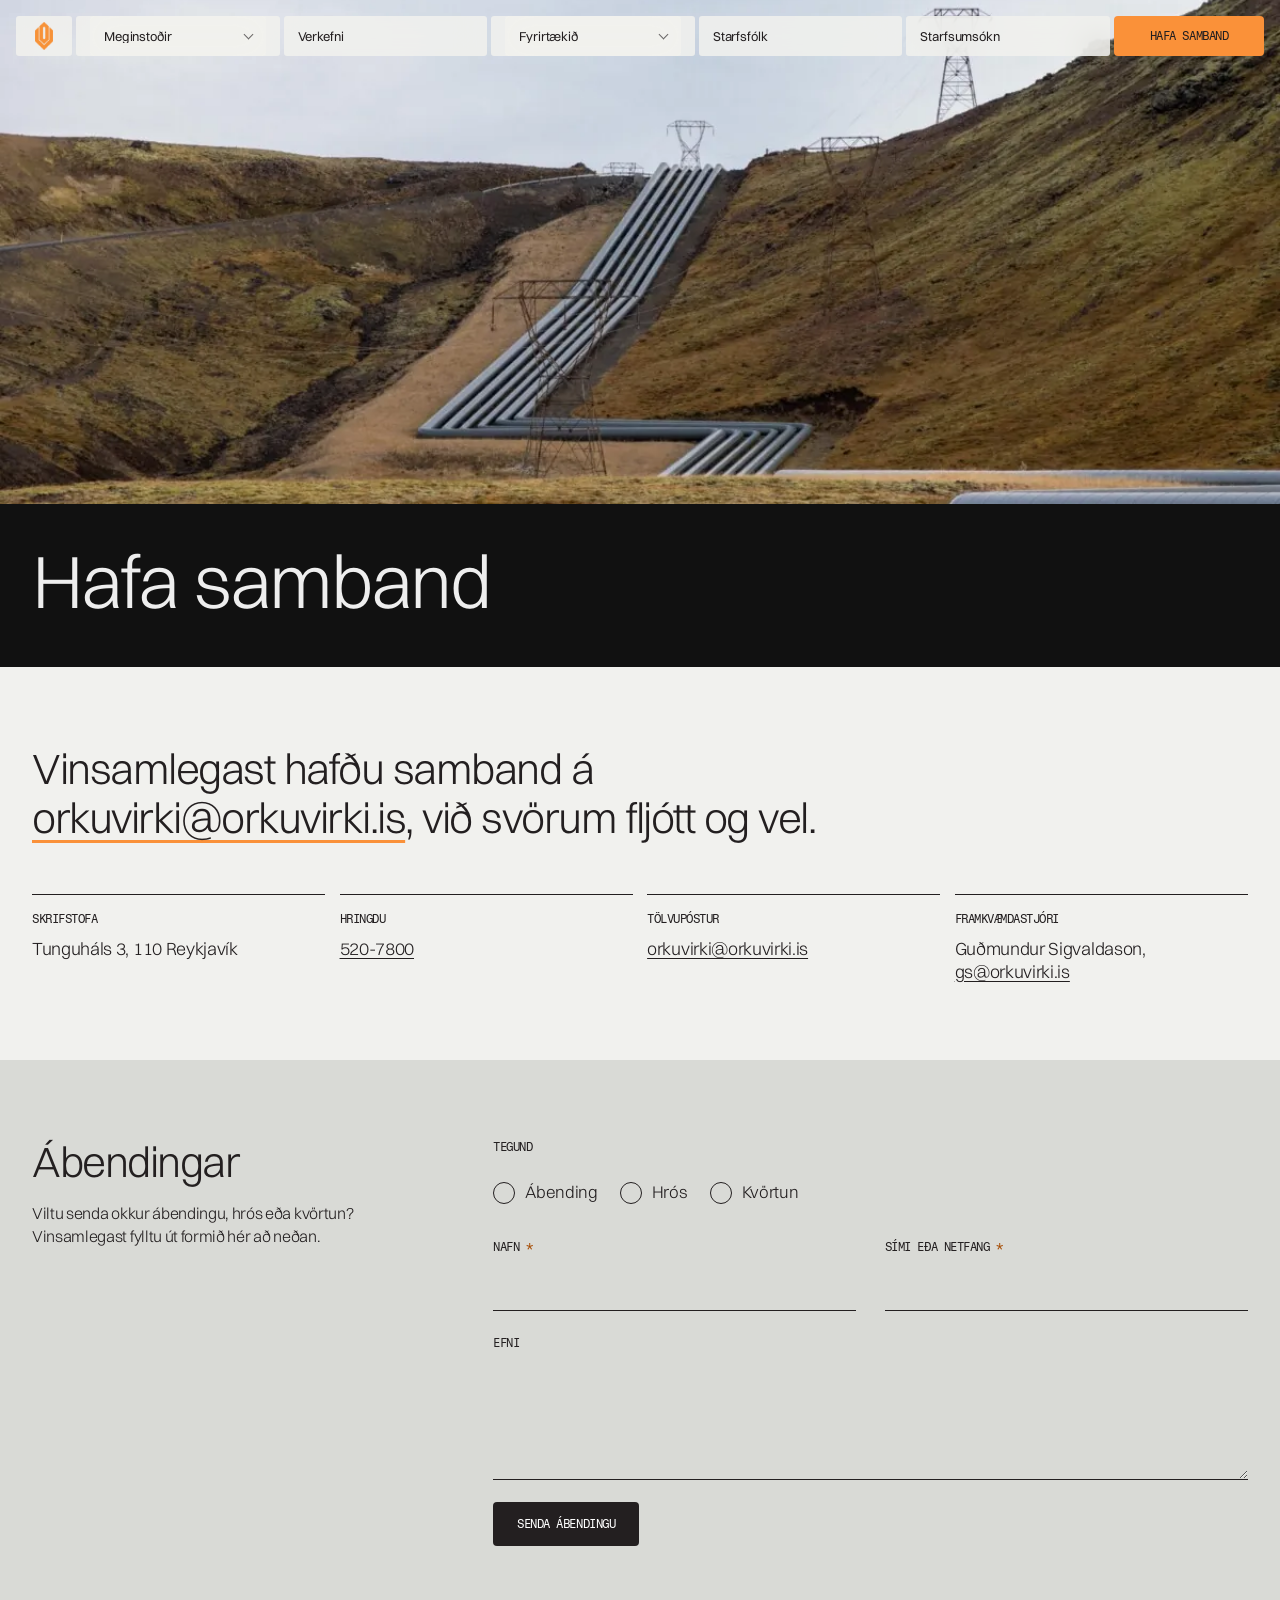
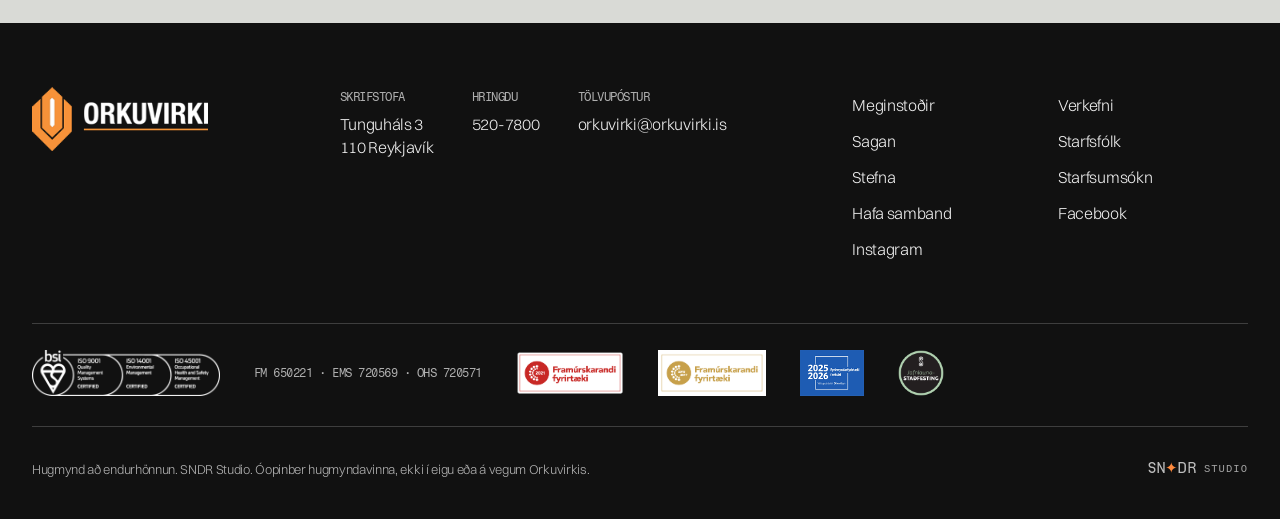
==== hafa-samband/index.html @ f38d000d "Deploy cabbf02 (noindex preview)" ====
<!doctype html>
<html lang="is">
<head>
<meta charset="utf-8">
<meta name="viewport" content="width=device-width, initial-scale=1">
<meta name="robots" content="noindex, nofollow">
<title>Hafa samband | Orkuvirki</title>
<meta name="description" content="Orkuvirki er tækni- og verktakafyrirtæki með vörur og þjónustu fyrir veitur, orkuframleiðendur og iðnað.">
<meta name="theme-color" content="#231f20">
<link rel="icon" type="image/png" sizes="32x32" href="../assets/img/brand/favicon-32.png">
<link rel="apple-touch-icon" sizes="180x180" href="../assets/img/brand/favicon-180.png">
<script>(function () {
  var root = document.documentElement;
  function set(v) { if (root.getAttribute('data-input') !== v) root.setAttribute('data-input', v); }
  addEventListener('pointerdown', function () { set('pointer'); }, true);
  addEventListener('keydown', function (e) {
    if (e.key === 'Shift' || e.key === 'Control' || e.key === 'Alt' || e.key === 'Meta') return;
    set('key');
  }, true);
})();</script>
<script>(function(d){d.classList.add('js');if(!matchMedia('(prefers-reduced-motion: reduce)').matches){d.classList.add('js-motion','pre');setTimeout(function(){d.classList.remove('pre');if(!window.__ovReady)d.classList.remove('js-motion')},4000)}})(document.documentElement)</script>
<link rel="preload" href="../assets/fonts/Switzer-Light.woff2" as="font" type="font/woff2" crossorigin>
<link rel="stylesheet" href="../assets/css/site.css?mwedfxf2">
<link rel="stylesheet" href="../assets/css/sndr.css?mwedfxf2">
</head>
<body class="">
<a class="skip" href="#efni">Beint í efni</a>
<div class="awning" aria-hidden="true"></div>
<header class="bar">
  <a class="bar_tile" href="../" aria-label="Orkuvirki, forsíða"><img class="bar_mark" src="../assets/img/brand/mark.png" width="88" height="142" alt=""><img class="bar_logo" src="../assets/img/brand/logo-light.png" width="220" height="80" alt=""></a>
  <nav class="bar_nav" aria-label="Aðalvalmynd">
      <div class="seg has-menu"><button class="seg_btn" type="button" aria-expanded="false" aria-controls="menu-0"><span>Meginstoðir</span><i aria-hidden="true"></i></button>
        <div class="seg_panel" id="menu-0" tabindex="-1" inert><a href="../meginstodir/">Allar meginstoðir</a><a href="../meginstodir/#lagspennuskapar">Lágspennuskápar</a><a href="../meginstodir/#millispennuskapar">Millispennu-aflrofaskápar</a><a href="../meginstodir/#stjornbunadur">Stjórn- og varnarbúnaður og samskiptagáttir</a><a href="../meginstodir/#verktakar">Verktakar</a><a href="../meginstodir/#thjonusta">Þjónusta</a></div></div>
      <a class="seg" href="../verkefni/"><span>Verkefni</span></a>
      <div class="seg has-menu"><button class="seg_btn" type="button" aria-expanded="false" aria-controls="menu-2"><span>Fyrirtækið</span><i aria-hidden="true"></i></button>
        <div class="seg_panel" id="menu-2" tabindex="-1" inert><a href="../sagan/">Sagan</a><a href="../stefna/">Stefna</a></div></div>
      <a class="seg" href="../starfsfolk/"><span>Starfsfólk</span></a>
      <a class="seg" href="../starfsumsokn/"><span>Starfsumsókn</span></a>
  </nav>
  <a class="bar_cta btn btn--orange" href="../hafa-samband/"><span>Hafa samband</span></a>
  <button class="burger" type="button" aria-expanded="false" aria-controls="sheet" aria-label="Opna valmynd"><span></span><span></span></button>
</header>
<div class="sheet" id="sheet" tabindex="-1" inert>
  <nav class="sheet_nav" aria-label="Valmynd"><div class="sheet_group"><p class="mono">Meginstoðir</p><a href="../meginstodir/">Allar meginstoðir</a><a href="../meginstodir/#lagspennuskapar">Lágspennuskápar</a><a href="../meginstodir/#millispennuskapar">Millispennu-aflrofaskápar</a><a href="../meginstodir/#stjornbunadur">Stjórn- og varnarbúnaður og samskiptagáttir</a><a href="../meginstodir/#verktakar">Verktakar</a><a href="../meginstodir/#thjonusta">Þjónusta</a></div><a class="sheet_big" href="../verkefni/">Verkefni</a><div class="sheet_group"><p class="mono">Fyrirtækið</p><a href="../sagan/">Sagan</a><a href="../stefna/">Stefna</a></div><a class="sheet_big" href="../starfsfolk/">Starfsfólk</a><a class="sheet_big" href="../starfsumsokn/">Starfsumsókn</a><a class="sheet_big" href="../hafa-samband/">Hafa samband</a></nav>
  <p class="sheet_foot"><a href="tel:+3545207800">520-7800</a><a href="mailto:orkuvirki@orkuvirki.is">orkuvirki@orkuvirki.is</a></p>
</div>
<main id="efni">

<header class="phead">
  <div class="phead_pic"><img src="../assets/img/land-2-1200.webp" width="1200" height="800" alt="Lagnir og háspennumastur í hlíð" fetchpriority="high" decoding="async" style="object-position:50% 55%"></div>
  <div class="phead_txt"><h1 class="d1" data-lines>Hafa samband</h1></div>
</header>
<section class="reach">
  <p class="d2 reach_line" data-lines>Vinsamlegast hafðu samband á <a href="mailto:orkuvirki@orkuvirki.is">orkuvirki@orkuvirki.is</a>, við svörum fljótt og vel.</p>
  <dl class="reach_dl" data-rating>
    <div><dt class="mono">Skrifstofa</dt><dd>Tunguháls 3, 110 Reykjavík</dd></div>
    <div><dt class="mono">Hringdu</dt><dd><a href="tel:+3545207800">520-7800</a></dd></div>
    <div><dt class="mono">Tölvupóstur</dt><dd><a href="mailto:orkuvirki@orkuvirki.is">orkuvirki@orkuvirki.is</a></dd></div>
    <div><dt class="mono">Framkvæmdastjóri</dt><dd>Guðmundur Sigvaldason, <a href="mailto:gs@orkuvirki.is">gs@orkuvirki.is</a></dd></div>
  </dl>
</section>
<section class="tip" id="abending">
  <div class="tip_head"><h2 class="d2">Ábendingar</h2><p>Viltu senda okkur ábendingu, hrós eða kvörtun? Vinsamlegast fylltu út formið hér að neðan.</p></div>
  <form class="form form--tip" data-demo novalidate>
    <fieldset class="f f--set"><legend>Tegund</legend><label class="pick"><input type="radio" name="tegund" value="Ábending"><span>Ábending</span></label><label class="pick"><input type="radio" name="tegund" value="Hrós"><span>Hrós</span></label><label class="pick"><input type="radio" name="tegund" value="Kvörtun"><span>Kvörtun</span></label></fieldset>
    <label class="f" for="t-nafn"><span>Nafn <i aria-hidden="true">*</i></span><input id="t-nafn" name="t-nafn" type="text" autocomplete="name" required></label><label class="f" for="t-samband"><span>Sími eða netfang <i aria-hidden="true">*</i></span><input id="t-samband" name="t-samband" type="text" autocomplete="off" required></label><label class="f" for="t-efni"><span>Efni</span><textarea id="t-efni" name="t-efni" rows="4" autocomplete="off"></textarea></label>
    <p class="form_end"><button class="btn btn--ink" type="submit"><span>Senda ábendingu</span></button></p>
    <p class="form_note" role="status" aria-live="polite" hidden>Þetta er frumgerð. Ekkert var sent.</p>
  </form>
</section>
</main>
<footer class="foot">
  <div class="foot_top">
    <a class="foot_logo" href="../" aria-label="Orkuvirki, forsíða"><img src="../assets/img/brand/logo-light.png" width="220" height="80" alt="Orkuvirki" loading="lazy"></a>
    <dl class="foot_contact">
      <div><dt class="mono">Skrifstofa</dt><dd>Tunguháls 3<br>110 Reykjavík</dd></div>
      <div><dt class="mono">Hringdu</dt><dd><a href="tel:+3545207800">520-7800</a></dd></div>
      <div><dt class="mono">Tölvupóstur</dt><dd><a href="mailto:orkuvirki@orkuvirki.is">orkuvirki@orkuvirki.is</a></dd></div>
    </dl>
    <nav class="foot_nav" aria-label="Neðanmáls">
      <a href="../meginstodir/">Meginstoðir</a><a href="../verkefni/">Verkefni</a><a href="../sagan/">Sagan</a><a href="../starfsfolk/">Starfsfólk</a><a href="../stefna/">Stefna</a><a href="../starfsumsokn/">Starfsumsókn</a><a href="../hafa-samband/">Hafa samband</a>
      <a href="https://www.facebook.com/ORKUVIRKI/" rel="noopener">Facebook</a><a href="https://www.instagram.com/orkuvirki/" rel="noopener">Instagram</a>
    </nav>
  </div>
  <div class="foot_certs">
    <img src="../assets/img/brand/bsi-white.png" width="400" height="98" alt="BSI: ISO 9001, ISO 14001 og ISO 45001 vottun" loading="lazy">
    <span class="mono">FM 650221 · EMS 720569 · OHS 720571</span>
    <img src="../assets/img/brand/ff-2021.png" width="558" height="238" alt="Framúrskarandi fyrirtæki 2021, Creditinfo" loading="lazy">
    <img src="../assets/img/brand/ff-2013-2017.png" width="558" height="238" alt="Framúrskarandi fyrirtæki 2013 til 2017, Creditinfo" loading="lazy">
    <img src="../assets/img/brand/fyrirmyndar.png" width="124" height="88" alt="Fyrirmyndarfyrirtæki í rekstri 2025 til 2026" loading="lazy">
    <img src="../assets/img/brand/jafnlaun.png" width="568" height="568" alt="Jafnlaunastaðfesting" loading="lazy">
  </div>
  <div class="foot_credit"><p>Hugmynd að endurhönnun. SNDR Studio. Óopinber hugmyndavinna, ekki í eigu eða á vegum Orkuvirkis.</p><a class="sndr-badge" href="https://sndrstudio.is" target="_blank" rel="noreferrer"
  aria-label="Hannað af SNDR Studio" data-logotype
  style="--sndr-ink:rgba(255,255,255,0.72);--sndr-ember:#FF8A3D">
  <span class="sndr-badge-mark">SN<span class="sndr-badge-star">✦</span>DR</span>
  <span class="sndr-badge-studio">STUDIO</span>
</a></div>
</footer>
<script src="../assets/vendor/gsap.min.js" defer></script>
<script src="../assets/vendor/ScrollTrigger.min.js" defer></script>
<script src="../assets/vendor/SplitText.min.js" defer></script>
<script src="../assets/vendor/lenis.min.js" defer></script>
<script src="../assets/js/site.js?mwedfxf2" defer></script>
</body>
</html>
---- assets/css/site.css ----
/* Orkuvirki prototype. Tokens and sources: _docs/orkuvirki-2026-11-12/DESIGN.md. Grid and type scale after ON Energy
   (24 columns, gutter 1.1111vw, outer 2.5vw; one breakpoint at 834px). Colours sampled from their own cabinets. */
@font-face{font-family:Switzer;src:url(../fonts/Switzer-Light.woff2) format("woff2");font-weight:300;font-display:swap}
@font-face{font-family:Switzer;src:url(../fonts/Switzer-Regular.woff2) format("woff2");font-weight:400;font-display:swap}
@font-face{font-family:Switzer;src:url(../fonts/Switzer-Medium.woff2) format("woff2");font-weight:500;font-display:swap}
@font-face{font-family:"Fragment Mono";src:url(../fonts/fragment-mono-v6-latin_latin-ext-regular.woff2) format("woff2");font-weight:400;font-display:swap}

:root{
  --ink:#231f20;--orange:#fa9139;--door:#959597;--plate:#5b5957;--cabinet:#d9dad6;--paper:#f1f1ee;--night:#111;--off:#eee;
  --glass:rgba(241,241,238,.86);--hair:rgba(35,31,32,.22);
  --g:1.1111vw;--o:2.5vw;--edge:max(3.75vw,5.625svh);
  --ease-out:cubic-bezier(.16,1,.3,1);--ease-io:cubic-bezier(.87,0,.13,1);
  --sans:Switzer,"Helvetica Neue",Arial,sans-serif;--mono:"Fragment Mono",ui-monospace,Menlo,monospace;
}
@view-transition{navigation:auto}
::view-transition-old(root),::view-transition-new(root){animation-duration:.25s}

*,*:before,*:after{box-sizing:border-box}
html{background:var(--ink);-webkit-text-size-adjust:100%;scroll-padding-top:84px}
body{margin:0;background:var(--ink);color:var(--ink);font:300 clamp(16px,1.18vw,20px)/1.45 var(--sans);letter-spacing:-.02em;overflow-x:clip;-webkit-font-smoothing:antialiased;text-rendering:optimizeLegibility}
main{display:block;background:var(--paper)}
img{display:block;max-width:100%;height:auto}
a{color:inherit;text-underline-offset:.16em}
p{margin:0 0 1em}p:last-child{margin-bottom:0}
h1,h2,h3{margin:0;font-weight:300}
figure{margin:0}
button,input,textarea{font:inherit;color:inherit;letter-spacing:inherit}
/* focus ring: ink on light, grey and orange grounds (orange on paper is only 1.9:1), orange on dark grounds (8.25:1) */
:focus-visible{outline:2px solid var(--ring,var(--ink));outline-offset:3px}
.foot,.tl,.phead,.plate,.sheet,.inside-static,.door_in{--ring:var(--orange)}
:root{color-scheme:light}
html{-webkit-tap-highlight-color:rgba(250,145,57,.22)}
a,button,label,input,textarea{touch-action:manipulation}
h1,h2,.d1,.d2,.prow_t,.plate_title{text-wrap:balance}
p,li,dd{text-wrap:pretty}
/* focus-guard.css (pairs with the inline focus-guard.js): no ring after a tap or click, every ring for the keyboard */
html[data-input="pointer"] :focus-visible:not(input):not(textarea):not(select):not([contenteditable="true"]){outline:none}
[tabindex="-1"]:focus{outline:none}

.mono{font:400 12px/20px var(--mono);letter-spacing:-.04em;text-transform:uppercase;margin:0}
.d1{font-size:clamp(40px,5.83vw,112px);line-height:1.05;letter-spacing:-.035em;word-spacing:.06em}
.d2{font-size:clamp(30px,3.333vw,64px);line-height:1.16;letter-spacing:-.035em;word-spacing:.05em;margin:0}
.d3{font-size:clamp(22px,1.95vw,38px);line-height:1.26;letter-spacing:-.03em;margin:0 0 .8em}
.lead{font-size:clamp(18px,1.39vw,27px);line-height:1.36}
.skip{position:absolute;left:16px;top:-80px;z-index:99;background:var(--orange);color:var(--ink);padding:12px 16px;border-radius:4px;text-decoration:none}
.skip:focus{top:16px}

/* ---------- buttons (40px high, 4px radius, fill slides in: ON Energy) ---------- */
.btn{position:relative;isolation:isolate;display:inline-flex;align-items:center;justify-content:center;min-height:44px;padding:0 24px;border:0;border-radius:4px;overflow:hidden;cursor:pointer;text-decoration:none;font:400 12px/1 var(--mono);letter-spacing:-.04em;text-transform:uppercase;white-space:nowrap}
.btn span{position:relative;z-index:2;transition:color .3s var(--ease-io)}
.btn:before{content:"";position:absolute;inset:0;z-index:1;transform:translateX(-101%);transition:transform .4s var(--ease-io)}
.btn:active{transform:scale(.98)}
.btn--orange{background:var(--orange);color:var(--ink)}.btn--orange:before{background:var(--ink)}
.btn--ink{background:var(--ink);color:#fff}.btn--ink:before{background:var(--orange)}
.btn--line{box-shadow:inset 0 0 0 1.5px var(--ink);color:var(--ink)}.btn--line:before{background:var(--ink)}
.btn--lineoff{box-shadow:inset 0 0 0 1.5px var(--off);color:var(--off)}.btn--lineoff:before{background:var(--off)}
.btn:focus-visible:before{transform:none}
.btn--orange:focus-visible span,.btn--line:focus-visible span{color:#fff}.btn--ink:focus-visible span,.btn--lineoff:focus-visible span{color:var(--ink)}
@media (hover:hover) and (pointer:fine){
  .btn:hover:before{transform:none}
  .btn--orange:hover span,.btn--line:hover span{color:#fff}.btn--ink:hover span,.btn--lineoff:hover span{color:var(--ink)}
}

/* ---------- chrome, desktop: the segmented bar of the pick. Constant, never moves. ---------- */
.awning{display:none}
.bar{position:fixed;z-index:60;left:16px;right:16px;top:16px;height:40px;display:grid;grid-template-columns:56px minmax(0,1fr) 150px;gap:4px}
.bar_tile{display:grid;place-items:center;border-radius:3px;background:var(--glass);-webkit-backdrop-filter:blur(14px);backdrop-filter:blur(14px)}
.bar_mark{height:28px;width:auto}.bar_logo{display:none}
.bar_nav{display:grid;grid-template-columns:repeat(5,minmax(0,1fr));gap:4px}
.has-menu{position:relative}
.seg,.seg_btn{display:flex;align-items:center;justify-content:space-between;gap:8px;width:100%;height:40px;padding:0 14px;border:0;border-radius:3px;background:var(--glass);-webkit-backdrop-filter:blur(14px);backdrop-filter:blur(14px);color:var(--ink);font:400 13px/1 var(--sans);letter-spacing:-.01em;text-decoration:none;text-align:left;cursor:pointer;transition:background-color .2s ease}
.seg span,.seg_btn span{white-space:nowrap;overflow:hidden;text-overflow:ellipsis}
.seg_btn i{flex:none;width:7px;height:7px;border-right:1.5px solid currentColor;border-bottom:1.5px solid currentColor;transform:translateY(-2px) rotate(45deg);opacity:.65;transition:transform .35s var(--ease-io)}
.seg_btn[aria-expanded="true"] i{transform:translateY(2px) rotate(225deg)}
.seg[aria-current="page"] span:before,.seg_btn[data-current] span:before{content:"";display:inline-block;width:6px;height:6px;margin-right:8px;background:var(--orange);vertical-align:1px}
.seg_panel{position:absolute;left:0;top:calc(100% + 4px);width:100%;min-width:250px;padding:6px;border-radius:3px;background:rgba(241,241,238,.97);display:grid;gap:2px;clip-path:inset(0 0 100% 0);visibility:hidden;transition:clip-path .3s var(--ease-io),visibility 0s .3s}
.seg_panel.is-open{clip-path:inset(0);visibility:visible;transition:clip-path .45s var(--ease-io)}
.seg_panel a{display:flex;align-items:center;min-height:40px;padding:6px 8px;border-radius:2px;font:400 14px/1.25 var(--sans);letter-spacing:-.01em;text-decoration:none;opacity:0;transform:translateY(12px);transition:opacity .2s,transform .2s,background-color .2s}
.seg_panel.is-open a{opacity:1;transform:none;transition:opacity .3s,transform .5s var(--ease-out),background-color .2s}
.seg_panel.is-open a:nth-child(1){transition-delay:.08s,.08s,0s}.seg_panel.is-open a:nth-child(2){transition-delay:.11s,.11s,0s}.seg_panel.is-open a:nth-child(3){transition-delay:.14s,.14s,0s}
.seg_panel.is-open a:nth-child(4){transition-delay:.17s,.17s,0s}.seg_panel.is-open a:nth-child(5){transition-delay:.2s,.2s,0s}.seg_panel.is-open a:nth-child(6){transition-delay:.23s,.23s,0s}
.seg_panel a[aria-current="page"]{box-shadow:inset 2px 0 0 var(--orange)}
.bar_cta{min-height:40px;height:40px}
.burger,.sheet{display:none}
@media (hover:hover) and (pointer:fine){.seg:hover,.seg_btn:hover,.bar_tile:hover{background:#fff}.seg_panel a:hover{background:var(--cabinet)}}

/* ---------- the door: first screen and signature scene ---------- */
.door{position:relative;background:var(--door)}
.door_stage{position:relative;height:100svh;min-height:540px;overflow:hidden}
.door_media{position:absolute;left:0;top:0;height:max(100%,66.667vw);aspect-ratio:3/2;perspective:1800px;perspective-origin:28% 50%}
.door_media img{position:absolute;inset:0;width:100%;height:100%;object-fit:cover}
.door_inside,.door_leaf{position:absolute;inset:0;clip-path:polygon(1.42% 14.75%,54.17% 21.38%,55.17% 100%,1.58% 100%)}
.door_inside{display:none;background:#0b0b0b}
.door_media .door_cu{left:1.42%;top:14.75%;width:53.75%;height:85.25%;object-position:50% 28%;filter:brightness(.6)}
.door_leaf{--shade:0;transform-origin:1.5% 50%;backface-visibility:hidden;-webkit-backface-visibility:hidden}
.door_leaf:after{content:"";position:absolute;inset:0;background:#000;opacity:var(--shade);pointer-events:none}
.door_copy{position:absolute;left:var(--edge);top:41.3svh;height:calc(58.7svh - 44px);min-height:240px;width:calc(100vw - var(--edge) - 16px);display:flex;flex-direction:column;align-items:flex-start;color:var(--ink)}
.door_h1{font-size:clamp(40px,5.83vw,112px);line-height:1.05;letter-spacing:-.035em;word-spacing:.06em}
.door_spec{display:flex;flex-wrap:wrap;gap:2px 28px;margin-top:clamp(18px,2.2vw,40px)}
.door_lede{margin:auto 0 0;max-width:23.5em;font-size:clamp(16px,1.18vw,22px);line-height:1.42}
.door_in{position:absolute;left:var(--edge);top:27svh;width:min(42vw,600px);padding:clamp(18px,1.8vw,30px) clamp(18px,2vw,34px) clamp(20px,2vw,34px);border-radius:3px;background:var(--plate);color:#f4f4f2}
.door_in-p{margin-top:1.2em;max-width:22em}
.card{--cw:clamp(340px,25.83vw,500px);position:absolute;z-index:3;right:16px;bottom:16px;width:var(--cw);min-height:clamp(116px,8.61vw,166px);padding:clamp(12px,.97vw,18px) calc(var(--cw)*.3 + 20px) clamp(12px,.97vw,18px) clamp(14px,1.25vw,24px);border-radius:4px;background:var(--orange);color:var(--ink);text-decoration:none;display:block}
.card_l{display:flex;align-items:center;gap:7px}.card_l:before{content:"";width:6px;height:6px;border-radius:50%;background:var(--ink)}
.card_p{display:block;margin-top:8px;font-size:clamp(16px,1.18vw,22px);line-height:1.3}
.card_th{position:absolute;right:6px;top:6px;bottom:6px;width:30%;border-radius:3px;overflow:hidden}
.card_th img{width:100%;height:100%;object-fit:cover;object-position:50% 10%;transform:scale(1.9);transform-origin:50% 12%;transition:transform .8s var(--ease-out)}
@media (hover:hover) and (pointer:fine){.card:hover .card_th img{transform:scale(2.05)}}
.inside-static{background:var(--night);color:var(--off);display:grid;grid-template-columns:1fr 1fr;align-items:center}
.inside-static img{width:100%;height:min(80svh,60vw);object-fit:cover;object-position:50% 28%}
.inside-static div{padding:var(--o) calc(var(--o)*2)}
.inside-static p:last-child{margin-top:1.2em;max-width:22em}
/* with motion: the stage pins and the scroll opens the door */
.js-motion .door{height:260svh}
.js-motion .door_stage{position:sticky;top:0}
.js-motion .door_inside{display:block}
.js-motion .inside-static{display:none}

/* ---------- statement ---------- */
.statement{background:var(--orange);padding:clamp(72px,9vw,168px) var(--o);display:grid;grid-template-columns:repeat(24,minmax(0,1fr));column-gap:var(--g)}
.statement .mono{grid-column:1/5;padding-top:.9em}
.statement_p{grid-column:5/23;margin:0;font-size:clamp(26px,3.333vw,64px);line-height:1.167;letter-spacing:-.035em;word-spacing:.05em}

/* ---------- five pillars as a ruled index, picture always visible ---------- */
.pillars{background:var(--paper);padding:clamp(64px,7vw,132px) var(--o) clamp(56px,6vw,112px)}
.prows{list-style:none;margin:24px 0 0;padding:0;border-top:1px solid var(--ink)}
.prow{position:relative;display:grid;grid-template-columns:repeat(24,minmax(0,1fr));column-gap:var(--g);align-items:center;padding:18px 0;border-bottom:1px solid var(--hair);text-decoration:none}
.prow:after{content:"";position:absolute;left:0;right:0;bottom:-1px;height:3px;background:var(--orange);transform:scaleX(0);transform-origin:0 50%;transition:transform .5s var(--ease-io)}
.prow_n{grid-column:1/3}
.prow_t{grid-column:3/14;font-size:clamp(28px,3.06vw,58px);line-height:1.1;letter-spacing:-.035em;word-spacing:.05em}
.prow_s{grid-column:14/20;font-size:clamp(15px,1.11vw,19px);line-height:1.4;padding-right:1em}
.prow_pic{grid-column:20/25;aspect-ratio:16/10;border-radius:3px;overflow:hidden;background:var(--cabinet)}
.prow_pic img{width:100%;height:100%;object-fit:cover;transition:transform .8s var(--ease-out)}
.prow:focus-visible:after{transform:none}
@media (hover:hover) and (pointer:fine){.prow:hover:after{transform:none}.prow:hover .prow_pic img{transform:scale(1.04)}}

/* ---------- nameplate band + rating plate ---------- */
.plate{background:var(--plate);color:#f4f4f2;display:grid;grid-template-columns:auto minmax(0,1fr) auto;column-gap:clamp(14px,1.6vw,30px);align-items:start;padding:clamp(22px,2.2vw,42px) var(--o) clamp(24px,2.5vw,46px);scroll-margin-top:72px}
.plate_mark{grid-column:1;grid-row:1/4;width:auto;height:clamp(46px,5.14vw,98px);margin-top:.3vw}
.plate_title{grid-column:2/4;font-weight:400;font-size:clamp(27px,4.58vw,88px);line-height:1.1;letter-spacing:-.015em;text-transform:uppercase;overflow-wrap:break-word}
.plate_rule{grid-column:2/4;height:3px;margin:clamp(10px,1vw,18px) 0 clamp(12px,1.2vw,22px);background:var(--orange);transform-origin:0 50%}
.plate_sub{grid-column:2;margin:0;max-width:34em;color:#e6e6e3}
.plate_tag{grid-column:3;margin:0;text-align:right;font-weight:500;font-size:clamp(15px,1.53vw,28px);line-height:1.25;letter-spacing:.02em;text-transform:uppercase}
.rating{display:grid;grid-template-columns:repeat(auto-fit,minmax(min(100%,300px),1fr));gap:clamp(28px,3vw,60px);align-items:start}
.rating_g .mono{padding-bottom:10px}
.rating_l{list-style:none;margin:0;padding:0;font-variant-numeric:tabular-nums}
.rating_l li{padding:13px 0;border-top:1px solid var(--hair);font-size:clamp(17px,1.39vw,25px);line-height:1.3}
.rating_l li:last-child{border-bottom:1px solid var(--hair)}
.rules{list-style:none;margin:10px 0 0;padding:0}
.rules li{padding:12px 0;border-top:1px solid var(--hair);line-height:1.4}.rules li:last-child{border-bottom:1px solid var(--hair)}

.tryggvi{background:var(--cabinet)}
.tryggvi_pic{position:relative;height:min(76svh,58vw);min-height:300px;overflow:hidden;background:var(--door)}
.tryggvi_pic img{width:100%;height:116%;margin-top:-8%;object-fit:cover;object-position:50% 20%}
.tryggvi_pic figcaption{position:absolute;right:16px;bottom:14px;padding:3px 9px;border-radius:2px;background:var(--paper)}
.tryggvi_body{display:grid;grid-template-columns:repeat(24,minmax(0,1fr));column-gap:var(--g);padding:clamp(40px,4.4vw,88px) var(--o) clamp(64px,7vw,132px)}
.tryggvi_body .rating{grid-column:3/22}
.tryggvi_body .btn{grid-column:3/12;justify-self:start;margin-top:clamp(28px,3vw,52px)}

/* ---------- contracting ---------- */
.contract{background:var(--paper);padding:clamp(64px,7vw,132px) var(--o);display:grid;grid-template-columns:repeat(24,minmax(0,1fr));column-gap:var(--g);align-items:stretch}
.contract_a{grid-column:1/17}.contract_b{grid-column:17/25;position:relative}
.contract_a img{width:100%;aspect-ratio:4/3;object-fit:cover;border-radius:3px}
.contract_b img{position:absolute;inset:0;width:100%;height:100%;object-fit:cover;border-radius:3px}
.contract_cap{grid-column:1/25;margin:10px 0 clamp(36px,4vw,76px)}
.contract_l{grid-column:3/14}.contract_l .mono{margin-bottom:14px}
.contract_r{grid-column:15/24;padding-top:34px}

/* ---------- timeline: their eleven milestones on one rule ---------- */
.tl{background:var(--night);color:var(--off);padding:clamp(64px,7vw,132px) var(--o)}
.tl_head .mono{color:var(--orange);margin-bottom:12px}
.tl_list{--p:1;position:relative;list-style:none;margin:clamp(40px,4.4vw,84px) 0 0;padding:0;display:grid;grid-template-columns:repeat(12,minmax(0,1fr));grid-template-rows:auto 3px auto;column-gap:var(--g)}
.tl_list:before{content:"";grid-column:1/-1;grid-row:2;background:var(--orange);transform:scaleX(var(--p));transform-origin:0 50%}
.tl_list li{grid-column:var(--c)/span 2;position:relative;display:grid;gap:6px;padding:0 6px 0 12px;transition:opacity .5s ease,transform .7s var(--ease-out)}
.tl_list li:before{content:"";position:absolute;left:0;width:1px;height:calc(100% + 18px);background:rgba(238,238,238,.45)}
.tl_list li:nth-child(odd){grid-row:3;padding-top:18px}.tl_list li:nth-child(odd):before{top:0}
.tl_list li:nth-child(even){grid-row:1;align-self:end;padding-bottom:18px}.tl_list li:nth-child(even):before{bottom:0}
.tl_list li:nth-child(1){--c:1}.tl_list li:nth-child(2){--c:2}.tl_list li:nth-child(3){--c:3}.tl_list li:nth-child(4){--c:4}.tl_list li:nth-child(5){--c:5}.tl_list li:nth-child(6){--c:6}
.tl_list li:nth-child(7){--c:7}.tl_list li:nth-child(8){--c:8}.tl_list li:nth-child(9){--c:9}.tl_list li:nth-child(10){--c:10}.tl_list li:nth-child(11){--c:11}
.tl_y{color:var(--orange);font-size:13px}
.tl_t{font-size:clamp(13px,1.02vw,17px);line-height:1.32;letter-spacing:-.01em}
.js-motion .tl_list li:not(.is-on){opacity:0;transform:translateY(14px)}
.js-motion .tl_list li:nth-child(even):not(.is-on){transform:translateY(-14px)}
.tl_more{margin-top:clamp(36px,4vw,72px)}
.tl--page{padding-bottom:clamp(72px,8vw,150px)}

/* ---------- contact band ---------- */
.cta{background:var(--door);padding:clamp(72px,8vw,150px) var(--o);display:grid;grid-template-columns:repeat(24,minmax(0,1fr));column-gap:var(--g);row-gap:clamp(22px,2.4vw,40px)}
.cta .mono{grid-column:1/5;padding-top:.9em}
.cta_line{grid-column:5/23}
/* break-word, not anywhere: "anywhere" adds wrap opportunities that the balancer uses, which sent the comma after the address to the next line */
.cta_line a,.reach_line a{text-decoration-color:var(--orange);text-decoration-thickness:.07em;overflow-wrap:break-word}
.cta_row{grid-column:5/23;display:flex;flex-wrap:wrap;gap:10px;margin:0}

/* ---------- sub-page heads ---------- */
.phead{background:var(--night);color:var(--off)}
.phead_pic{height:clamp(280px,56svh,640px);overflow:hidden}
.phead_pic img{width:100%;height:100%;object-fit:cover}
.phead_txt{display:grid;grid-template-columns:repeat(24,minmax(0,1fr));column-gap:var(--g);align-items:end;padding:clamp(28px,3vw,56px) var(--o) clamp(34px,3.6vw,68px)}
.phead_txt h1{grid-column:1/14}.phead_txt .lead{grid-column:15/25;margin:0 0 .5em}
.thead{background:var(--paper);padding:clamp(128px,11vw,210px) var(--o) clamp(30px,3vw,56px)}
.thead .lead{margin:1.2em 0 0;max-width:34em}
.thead--404{min-height:70svh}
.jump{display:flex;flex-wrap:wrap;gap:4px;padding:16px var(--o);background:var(--paper)}
.jump--in{padding:clamp(22px,2.4vw,40px) 0 0}
.jump a{display:inline-flex;align-items:center;gap:10px;min-height:44px;padding:0 14px;border-radius:3px;background:var(--cabinet);font-size:15px;text-decoration:none;transition:background-color .2s ease}
.jump .mono{opacity:.7}
@media (hover:hover) and (pointer:fine){.jump a:hover{background:#fff}}

/* ---------- Meginstoðir ---------- */
.pil{background:var(--paper)}.pil:nth-of-type(even){background:var(--cabinet)}
.pil_body{display:grid;grid-template-columns:repeat(24,minmax(0,1fr));column-gap:var(--g);row-gap:36px;align-items:start;padding:clamp(40px,4.4vw,88px) var(--o) clamp(64px,7vw,132px)}
.pil_txt{grid-column:1/9}
.pil_body .rating{grid-column:10/17;grid-template-columns:minmax(0,1fr)}
.pil_pic{grid-column:18/25}.pil_pic img{width:100%;border-radius:3px}.pil_pic figcaption{margin-top:8px}
.pil_body--text .pil_txt{grid-column:1/15}

/* ---------- Sagan, Stefna: reading pages ---------- */
.prose{display:grid;grid-template-columns:repeat(24,minmax(0,1fr));column-gap:var(--g);row-gap:40px;padding:clamp(56px,6vw,112px) var(--o)}
.prose_col{grid-column:3/14}.prose_plate{grid-column:16/25}
.prose--one>*{grid-column:3/19}.prose--one .mono{margin-bottom:14px}
.hist{display:grid;grid-template-columns:repeat(24,minmax(0,1fr));column-gap:var(--g);row-gap:36px;align-items:start;padding:0 var(--o) clamp(64px,7vw,132px)}
.hist_pic{grid-column:3/10}.hist_pic img{width:100%;border-radius:3px}
.hist_txt{grid-column:12/23;font-size:clamp(17px,1.32vw,23px);line-height:1.5}
.wide img{width:100%}
.commit{list-style:none;margin:0;padding:0 var(--o) clamp(40px,4vw,80px);border-top:0}
.commit_i{display:grid;grid-template-columns:repeat(24,minmax(0,1fr));column-gap:var(--g);padding:clamp(26px,2.8vw,48px) 0;border-top:1px solid var(--ink)}
.commit_n{grid-column:1/3;font-size:clamp(40px,4.6vw,88px);line-height:.9;letter-spacing:-.04em}
.commit_i h2{grid-column:3/11}.commit_i>div{grid-column:12/24}

/* ---------- Starfsfólk: a roster, portrait always visible ---------- */
.team{background:var(--paper);padding:0 var(--o) clamp(48px,5vw,96px)}
.team_h{display:flex;justify-content:space-between;align-items:baseline;gap:16px;padding:14px 0 20px;border-top:3px solid var(--ink);font-weight:400;font-size:clamp(24px,2.5vw,48px);line-height:1.1;letter-spacing:-.015em;text-transform:uppercase;scroll-margin-top:84px}
.people{list-style:none;margin:0;padding:0;display:grid;grid-template-columns:repeat(2,minmax(0,1fr));column-gap:calc(var(--g)*3)}
.person{display:grid;grid-template-columns:72px minmax(0,1fr) auto;column-gap:16px;align-items:center;padding:10px 0;border-top:1px solid var(--hair)}
.person_pic{width:72px;height:96px;object-fit:cover;border-radius:2px;background:var(--cabinet)}
.person_n{margin:0;font-size:clamp(17px,1.39vw,24px);line-height:1.2;letter-spacing:-.025em}
.person_r{margin:5px 0 0;font:400 12px/1.5 var(--mono);letter-spacing:-.04em;text-transform:uppercase;color:#4a4546}
.person_c{margin:0;display:grid;justify-items:end;gap:2px;font-size:14px;line-height:1.5}
.person_c a{text-decoration:none;padding:3px 0}
.join{background:var(--orange);padding:clamp(64px,7vw,128px) var(--o);display:grid;gap:28px;justify-items:start}

/* ---------- Verkefni ---------- */
.work{list-style:none;margin:0;padding:0 var(--o) clamp(64px,7vw,128px);background:var(--paper)}
.work_i{display:grid;grid-template-columns:repeat(24,minmax(0,1fr));column-gap:var(--g);align-items:start;padding:clamp(22px,2.4vw,40px) 0;border-top:1px solid var(--ink)}
.work_d{grid-column:1/5;margin:0;display:grid;gap:4px}
.work_y{font-size:clamp(30px,3.06vw,58px);line-height:1;letter-spacing:-.04em}
.work_m{grid-column:5/17}.work_m h2{margin-bottom:.5em}.work_m p{max-width:38em}
.work_pic{grid-column:18/25}.work_pic img{width:100%;aspect-ratio:4/3;object-fit:cover;border-radius:3px}
.src{display:inline-flex;align-items:center;min-height:44px;margin-top:6px;font:400 12px/1 var(--mono);letter-spacing:-.04em;text-transform:uppercase;text-decoration-color:var(--orange);text-decoration-thickness:2px}

/* ---------- forms (nothing is sent in the prototype) ---------- */
.form{background:var(--paper);padding:0 var(--o) clamp(72px,8vw,150px);display:grid;grid-template-columns:repeat(24,minmax(0,1fr));column-gap:var(--g);row-gap:clamp(36px,4vw,72px)}
.form_s{grid-column:1/17;border:0;margin:0;padding:22px 0 0;border-top:1px solid var(--ink);display:grid;grid-template-columns:repeat(2,minmax(0,1fr));gap:22px calc(var(--g)*2);min-width:0}
.form_s legend{padding:0 0 18px;float:left;width:100%;grid-column:1/-1}
.f{display:grid;gap:6px;font-size:15px}
.f>span,.f legend{font:400 12px/20px var(--mono);letter-spacing:-.04em;text-transform:uppercase;padding:0}
.f i{font-style:normal;color:#a64a00}
.f input[type="text"],.f input[type="tel"],.f input[type="email"],.f textarea{width:100%;min-height:48px;padding:10px 0;border:0;border-bottom:1px solid var(--ink);border-radius:0;background:transparent;font-size:18px;transition:box-shadow .15s ease}
.f textarea{resize:vertical;line-height:1.4}
.f input:focus,.f textarea:focus{box-shadow:0 1px 0 var(--ink)}
.f input[type="text"]:focus-visible,.f input[type="tel"]:focus-visible,.f input[type="email"]:focus-visible,.f textarea:focus-visible{outline-offset:6px}
.f:has(textarea),.f--set,.form_hint{grid-column:1/-1}
.f--set{border:0;margin:0;padding:0;display:flex;flex-wrap:wrap;gap:8px 22px;align-items:center;min-width:0}
.f--set legend{float:left;width:100%;margin-bottom:6px}
.pick{display:inline-flex;align-items:center;gap:10px;min-height:44px;font-size:17px;cursor:pointer}
.pick input{appearance:none;-webkit-appearance:none;width:22px;height:22px;margin:0;border:1.5px solid var(--ink);border-radius:2px;background:transparent;display:grid;place-content:center}
.pick input[type="radio"]{border-radius:50%}
.pick input:checked:before{content:"";width:12px;height:12px;background:var(--ink);border-radius:inherit}
.form_hint{font-size:15px;margin:0}
.form_end{grid-column:1/17;margin:0}
.form_note{grid-column:1/17;margin:0;padding:14px 16px;border-radius:3px;background:var(--ink);color:#fff}
.reach{background:var(--paper);padding:clamp(56px,6vw,112px) var(--o);display:grid;grid-template-columns:repeat(24,minmax(0,1fr));column-gap:var(--g);row-gap:clamp(36px,4vw,72px)}
.reach_line{grid-column:1/19}
.reach_dl{grid-column:1/25;margin:0;display:grid;grid-template-columns:repeat(4,minmax(0,1fr));column-gap:var(--g)}
.reach_dl div{padding:14px 0 0;border-top:1px solid var(--ink)}
.reach_dl dd{margin:8px 0 0;font-size:clamp(17px,1.39vw,24px);line-height:1.3;overflow-wrap:anywhere}
.tip{background:var(--cabinet);padding:clamp(56px,6vw,112px) var(--o);display:grid;grid-template-columns:repeat(24,minmax(0,1fr));column-gap:var(--g);row-gap:32px}
.tip_head{grid-column:1/9}.tip_head p{margin-top:1em}
.form--tip{grid-column:10/25;background:transparent;padding:0;grid-template-columns:repeat(2,minmax(0,1fr));gap:22px calc(var(--g)*2)}
.form--tip .form_end,.form--tip .form_note{grid-column:1/-1}

/* ---------- footer ---------- */
.foot{background:var(--night);color:var(--off);padding:clamp(48px,5vw,96px) var(--o) 28px}
.foot_top{display:grid;grid-template-columns:repeat(24,minmax(0,1fr));column-gap:var(--g);row-gap:36px;align-items:start}
.foot_logo{grid-column:1/6}.foot_logo img{width:176px}
.foot_contact{grid-column:7/15;margin:0;display:grid;grid-template-columns:repeat(3,auto);justify-content:start;gap:20px clamp(24px,3vw,56px)}
.foot_contact dt{color:#afafaf}.foot_contact dd{margin:6px 0 0;line-height:1.4}
.foot_nav{grid-column:17/25;display:grid;grid-template-columns:1fr 1fr;gap:0 16px}
.foot a{text-decoration:none}.foot_nav a{display:flex;align-items:center;min-height:36px}
.foot_certs{display:flex;flex-wrap:wrap;align-items:center;gap:18px 34px;margin-top:clamp(40px,4.4vw,84px);padding-top:26px;border-top:1px solid rgba(238,238,238,.2)}
.foot_certs img{height:46px;width:auto}.foot_certs .mono{color:#afafaf}
.foot_credit{display:flex;flex-wrap:wrap;justify-content:space-between;align-items:center;gap:14px 24px;margin-top:30px;padding-top:20px;border-top:1px solid rgba(238,238,238,.2);font-size:13px;color:#afafaf}
.foot_credit p{margin:0;max-width:60em}
@media (hover:hover) and (pointer:fine){
  .foot a:hover,.person_c a:hover{text-decoration:underline;text-decoration-color:var(--orange)}
  .src:hover,.cta_line a:hover,.reach_line a:hover,.reach_dl a:hover{text-decoration-thickness:3px;text-decoration-color:var(--ink)}
}
.person_c,.work_d,.tl_y,.foot_contact,.reach_dl{font-variant-numeric:tabular-nums}
.sheet{overscroll-behavior:contain}
.tip{scroll-margin-top:72px}

/* ---------- motion: hidden start states exist only while the script is running (class set in <head>) ---------- */
.js-motion.pre .is-home .door_media,.js-motion.pre .is-home .door_copy,.js-motion.pre .is-home .card,.js-motion.pre .is-home .bar,.js-motion.pre .phead_pic img{opacity:0}
.js-motion [data-in]{opacity:0}
.js-motion [data-lines]{visibility:hidden}
.js-motion [data-fade]{opacity:0}
.js-motion [data-rise]{opacity:0;transform:translateY(60px)}
.js-motion [data-row]{opacity:0;transform:translateY(24px)}
.js-motion [data-plate] .plate_rule{transform:scaleX(0)}
.ln{will-change:transform}

/* ---------- phones and small tablets: the constant ink bar + the awning (studio standard), one column ---------- */
@media (max-width:833px){
  :root{--g:1.6vw;--o:4.2667vw}
  html{scroll-padding-top:76px}
  .awning{display:block;position:sticky;top:-100px;height:106px;z-index:59;background:var(--ink)}
  .bar{left:0;right:0;top:0;height:64px;grid-template-columns:auto 1fr auto;align-items:center;gap:0;padding:0 var(--o);background-color:rgba(35,31,32,.88);-webkit-backdrop-filter:blur(10px);backdrop-filter:blur(10px);border-bottom:1px solid rgba(255,255,255,.12)}
  .bar_tile{background:none;-webkit-backdrop-filter:none;backdrop-filter:none;justify-self:start;min-height:48px}
  .bar_mark{display:none}.bar_logo{display:block;height:34px;width:auto}
  .bar_nav,.bar_cta{display:none}
  .burger{grid-column:3;display:inline-grid;place-content:center;gap:7px;width:48px;height:48px;margin-right:-11px;padding:0;border:0;background:transparent;cursor:pointer}
  .burger span{display:block;width:26px;height:2px;background:#fff;transition:transform .35s var(--ease-io)}
  .burger[aria-expanded="true"] span:first-child{transform:translateY(4.5px) rotate(45deg)}
  .burger[aria-expanded="true"] span:last-child{transform:translateY(-4.5px) rotate(-45deg)}
  .sheet{display:flex;flex-direction:column;position:fixed;z-index:58;left:0;right:0;top:64px;bottom:0;overflow:auto;-webkit-overflow-scrolling:touch;padding:22px var(--o) calc(22px + env(safe-area-inset-bottom));background:var(--ink);color:var(--off);clip-path:inset(0 0 100% 0);visibility:hidden;transition:clip-path .3s var(--ease-io),visibility 0s .3s}
  .sheet.is-open{clip-path:inset(0);visibility:visible;transition:clip-path .45s var(--ease-io)}
  .sheet_nav{display:grid}
  .sheet_big{display:flex;align-items:center;min-height:56px;border-top:1px solid rgba(238,238,238,.2);font-size:28px;letter-spacing:-.03em;text-decoration:none}
  .sheet_group{padding:14px 0 10px;border-top:1px solid rgba(238,238,238,.2);display:grid}
  .sheet_group .mono{color:var(--orange);margin-bottom:4px}
  .sheet_group a{display:flex;align-items:center;min-height:44px;font-size:19px;text-decoration:none}
  .sheet_foot{margin:auto 0 0;padding-top:22px;display:grid;gap:4px;font-size:19px}
  .sheet_foot a{display:flex;align-items:center;min-height:44px;text-decoration:none}

  /* the stage starts right under the 64px bar (the awning covers its top 42px at rest) and always ends at the fold */
  .door{margin-top:-42px}
  /* The picture runs to the large viewport so nothing shows under it when Safari's toolbar collapses; the text and the
     card are placed in small-viewport units, so they are inside the first screen with the toolbar showing. */
  .door_stage{height:calc(100lvh - 64px);min-height:480px}
  .js-motion .door{height:calc(230svh - 64px)}
  .js-motion .door_stage{top:64px}
  .door_copy{top:calc(33svh - 20px);height:calc(67svh - 64px - 132px + 20px);min-height:0;width:calc(100vw - var(--edge) - 12px)}
  .door_in{top:24svh;width:calc(100vw - var(--edge) - 16px)}
  .card{left:12px;right:12px;bottom:calc(12px + 100lvh - 100svh);width:auto;min-height:104px;padding:12px 112px 12px 14px}
  .card_th{width:92px}.card_p{font-size:16px;line-height:21px}
  .inside-static{grid-template-columns:1fr}.inside-static img{height:70vw}.inside-static div{padding:36px var(--o) 48px}

  .statement,.cta{display:block}
  .statement .mono,.cta .mono{margin-bottom:18px;padding-top:0}
  .cta_row{margin-top:26px}
  .prow{display:grid;grid-template-columns:auto 1fr;gap:8px 12px;padding:20px 0 22px}
  .prow_n{grid-column:1;padding-top:6px}.prow_t{grid-column:2;font-size:30px}
  .prow_s{grid-column:1/-1;font-size:16px;padding:0}.prow_pic{grid-column:1/-1;margin-top:6px}
  .plate{grid-template-columns:auto minmax(0,1fr);padding:20px var(--o) 22px}
  .plate_mark{grid-row:1;height:44px;margin-top:2px}
  .plate_title{grid-column:2;hyphens:manual}
  .plate_rule{grid-column:1/-1}.plate_sub{grid-column:1/-1}
  .plate_tag{grid-column:1/-1;text-align:left;margin-top:10px}
  .tryggvi_pic{height:74vw}.tryggvi_pic figcaption{left:12px;right:auto;bottom:10px}
  .tryggvi_body,.contract,.pil_body,.prose,.hist,.reach,.tip,.form,.phead_txt,.commit_i,.work_i,.foot_top{display:block}
  .tryggvi_body .btn{margin-top:28px}
  .contract_b{margin-top:var(--g)}.contract_b img{position:static;aspect-ratio:4/5}.contract_r{padding-top:6px}
  .tl_list{display:block;border-left:3px solid var(--orange);margin-top:32px}
  .tl_list:before{display:none}
  .tl_list li,.tl_list li:nth-child(odd),.tl_list li:nth-child(even){display:grid;grid-template-columns:52px 1fr;gap:10px;padding:13px 0 13px 14px;border-bottom:1px solid rgba(238,238,238,.16)}
  .tl_list li:before{display:none}
  .tl_t{font-size:16px}
  .js-motion .tl_list li:not(.is-on),.js-motion .tl_list li:nth-child(even):not(.is-on){transform:translateY(12px)}
  .phead_pic{height:62vw}.phead_txt .lead{margin-top:16px}
  .thead{padding-top:36px}
  .jump{padding:12px var(--o)}.jump--in{padding:20px 0 0}
  .pil_body>*+*,.prose>*+*,.hist>*+*{margin-top:28px}
  .commit_n{display:block;margin-bottom:8px}.commit_i>div{margin-top:14px}
  .people{grid-template-columns:minmax(0,1fr)}
  .person{grid-template-columns:72px minmax(0,1fr);row-gap:4px}
  .person_c{grid-column:2;justify-items:start;display:flex;flex-wrap:wrap;gap:0 18px}
  .person_c a{display:inline-flex;align-items:center;min-height:44px}
  .work_d{display:flex;align-items:baseline;gap:12px;margin-bottom:10px}.work_y{font-size:30px}
  .work_pic{margin-top:14px}
  .form_s{display:grid;grid-template-columns:minmax(0,1fr)}.form_s+.form_s,.form_end,.form_note{margin-top:32px}
  .reach_dl{grid-template-columns:minmax(0,1fr);margin-top:32px}.reach_dl div{padding-bottom:16px}
  .form--tip{display:grid;grid-template-columns:minmax(0,1fr);margin-top:28px}.form--tip .form_end,.form--tip .form_note{margin-top:8px}
  .foot_logo img{width:150px}
  .foot_contact{grid-template-columns:minmax(0,1fr);margin-top:30px}
  .foot_nav{margin-top:30px}.foot_nav a{min-height:44px}
  .foot_certs img{height:38px}
}
@media (prefers-reduced-motion:reduce){
  *,*:before,*:after{transition-duration:.01ms!important;animation-duration:.01ms!important}
  @view-transition{navigation:none}
}
---- assets/css/sndr.css ----
@font-face{font-family:'ProjektBlackbirdIS';src:url('../fonts/ProjektBlackbirdIS.otf') format('opentype');font-weight:400;font-style:normal;font-display:swap}
.sndr-badge{display:inline-flex;align-items:center;gap:0.5rem;min-height:44px;text-decoration:none}
.sndr-badge-mark{font-family:'ProjektBlackbirdIS',sans-serif;color:var(--sndr-ink);font-size:15px;letter-spacing:0.02em}
.sndr-badge-star{color:var(--sndr-ember)}
.sndr-badge-studio{font-family:'Geist Mono',ui-monospace,'SF Mono',Menlo,monospace;color:var(--sndr-ink);font-size:10.5px;letter-spacing:0.1em;opacity:0.85}
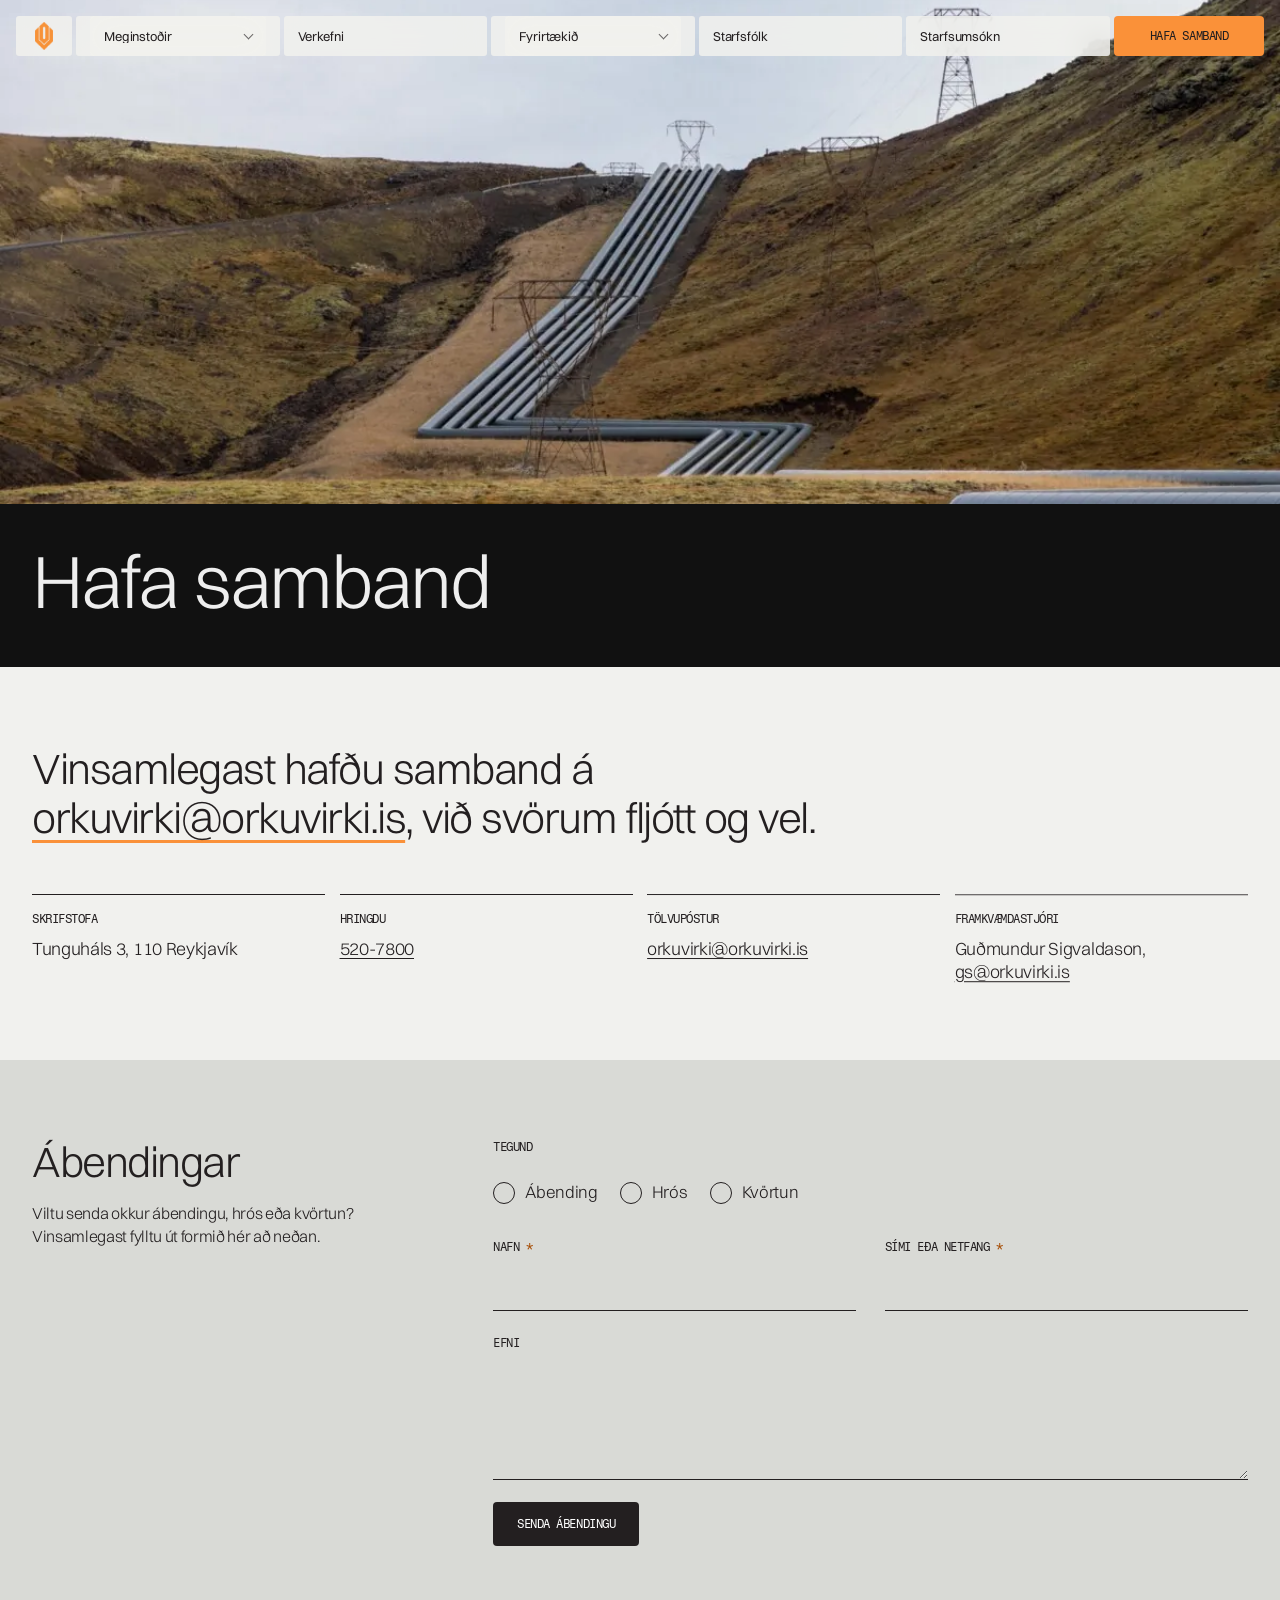
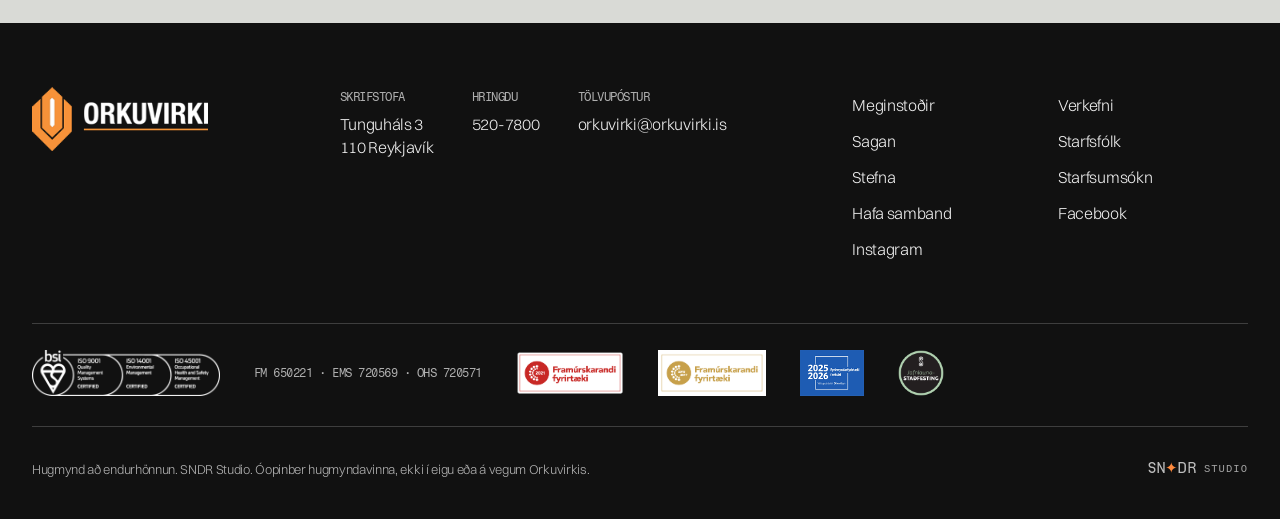
==== commit 1a18ce94: "Deploy cabbf02 (noindex preview)" ====
--- a/hafa-samband/index.html
+++ b/hafa-samband/index.html
@@ -20,8 +20,8 @@
 })();</script>
 <script>(function(d){d.classList.add('js');if(!matchMedia('(prefers-reduced-motion: reduce)').matches){d.classList.add('js-motion','pre');setTimeout(function(){d.classList.remove('pre');if(!window.__ovReady)d.classList.remove('js-motion')},4000)}})(document.documentElement)</script>
 <link rel="preload" href="../assets/fonts/Switzer-Light.woff2" as="font" type="font/woff2" crossorigin>
-<link rel="stylesheet" href="../assets/css/site.css?mwedfxf2">
-<link rel="stylesheet" href="../assets/css/sndr.css?mwedfxf2">
+<link rel="stylesheet" href="../assets/css/site.css?mwedtuke">
+<link rel="stylesheet" href="../assets/css/sndr.css?mwedtuke">
 </head>
 <body class="">
 <a class="skip" href="#efni">Beint í efni</a>
@@ -51,7 +51,7 @@
   <div class="phead_txt"><h1 class="d1" data-lines>Hafa samband</h1></div>
 </header>
 <section class="reach">
-  <p class="d2 reach_line" data-lines>Vinsamlegast hafðu samband á <a href="mailto:orkuvirki@orkuvirki.is">orkuvirki@orkuvirki.is</a>, við svörum fljótt og vel.</p>
+  <p class="d2 reach_line" data-in>Vinsamlegast hafðu samband á <a href="mailto:orkuvirki@orkuvirki.is">orkuvirki@orkuvirki.is</a>, við svörum fljótt og vel.</p>
   <dl class="reach_dl" data-rating>
     <div><dt class="mono">Skrifstofa</dt><dd>Tunguháls 3, 110 Reykjavík</dd></div>
     <div><dt class="mono">Hringdu</dt><dd><a href="tel:+3545207800">520-7800</a></dd></div>
@@ -101,6 +101,6 @@
 <script src="../assets/vendor/ScrollTrigger.min.js" defer></script>
 <script src="../assets/vendor/SplitText.min.js" defer></script>
 <script src="../assets/vendor/lenis.min.js" defer></script>
-<script src="../assets/js/site.js?mwedfxf2" defer></script>
+<script src="../assets/js/site.js?mwedtuke" defer></script>
 </body>
 </html>
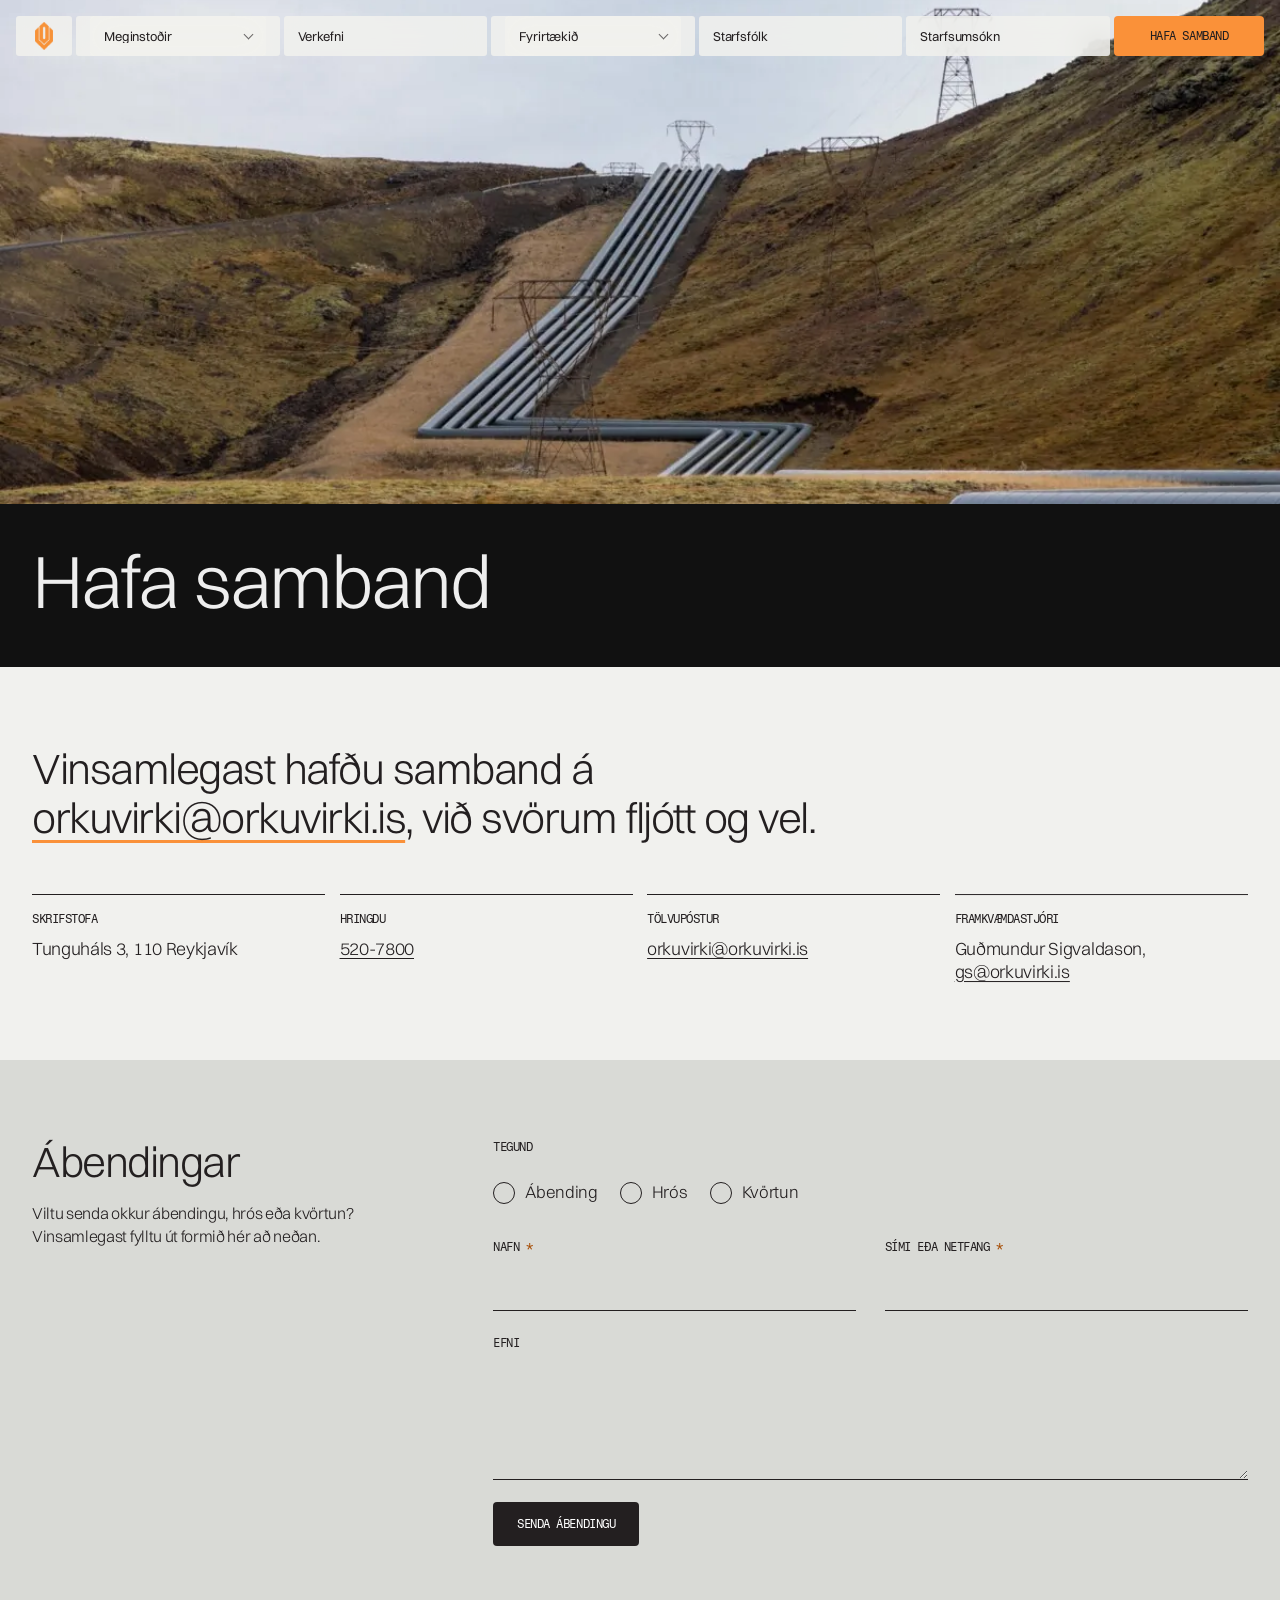
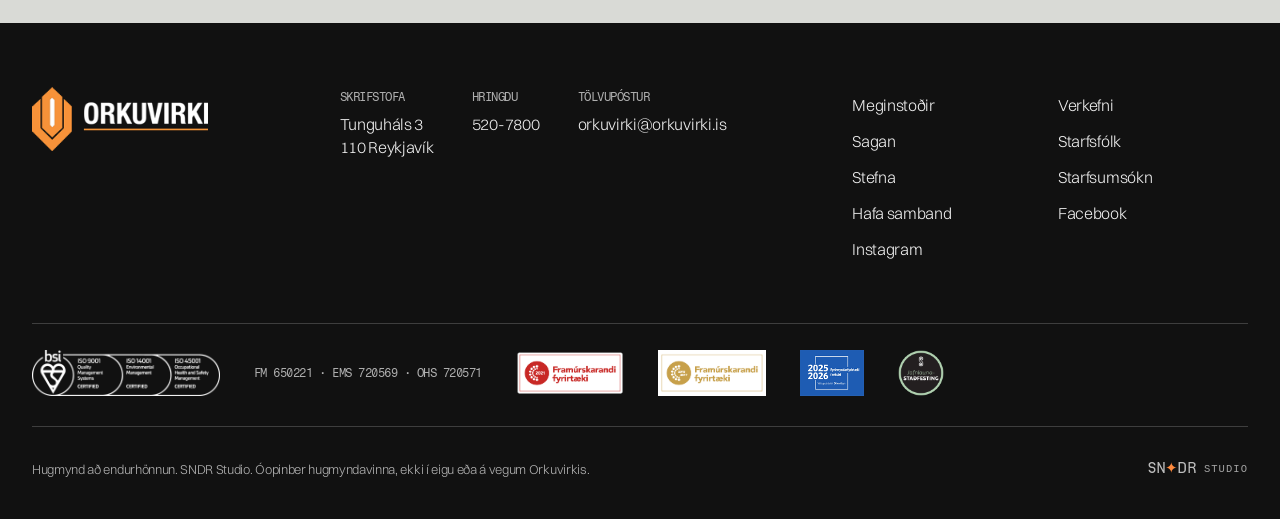
==== commit b7e4a4d7: "Deploy 92da2d5 (noindex preview)" ====
--- a/hafa-samband/index.html
+++ b/hafa-samband/index.html
@@ -20,8 +20,8 @@
 })();</script>
 <script>(function(d){d.classList.add('js');if(!matchMedia('(prefers-reduced-motion: reduce)').matches){d.classList.add('js-motion','pre');setTimeout(function(){d.classList.remove('pre');if(!window.__ovReady)d.classList.remove('js-motion')},4000)}})(document.documentElement)</script>
 <link rel="preload" href="../assets/fonts/Switzer-Light.woff2" as="font" type="font/woff2" crossorigin>
-<link rel="stylesheet" href="../assets/css/site.css?mwedtuke">
-<link rel="stylesheet" href="../assets/css/sndr.css?mwedtuke">
+<link rel="stylesheet" href="../assets/css/site.css?mwf3nujy">
+<link rel="stylesheet" href="../assets/css/sndr.css?mwf3nujy">
 </head>
 <body class="">
 <a class="skip" href="#efni">Beint í efni</a>
@@ -101,6 +101,6 @@
 <script src="../assets/vendor/ScrollTrigger.min.js" defer></script>
 <script src="../assets/vendor/SplitText.min.js" defer></script>
 <script src="../assets/vendor/lenis.min.js" defer></script>
-<script src="../assets/js/site.js?mwedtuke" defer></script>
+<script src="../assets/js/site.js?mwf3nujy" defer></script>
 </body>
 </html>
--- a/assets/css/site.css
+++ b/assets/css/site.css
@@ -27,7 +27,7 @@
 button,input,textarea{font:inherit;color:inherit;letter-spacing:inherit}
 /* focus ring: ink on light, grey and orange grounds (orange on paper is only 1.9:1), orange on dark grounds (8.25:1) */
 :focus-visible{outline:2px solid var(--ring,var(--ink));outline-offset:3px}
-.foot,.tl,.phead,.plate,.sheet,.inside-static,.door_in{--ring:var(--orange)}
+.foot,.tl,.phead,.plate,.sheet{--ring:var(--orange)}
 :root{color-scheme:light}
 html{-webkit-tap-highlight-color:rgba(250,145,57,.22)}
 a,button,label,input,textarea{touch-action:manipulation}
@@ -84,37 +84,19 @@
 .burger,.sheet{display:none}
 @media (hover:hover) and (pointer:fine){.seg:hover,.seg_btn:hover,.bar_tile:hover{background:#fff}.seg_panel a:hover{background:var(--cabinet)}}
 
-/* ---------- the door: first screen and signature scene ---------- */
-.door{position:relative;background:var(--door)}
-.door_stage{position:relative;height:100svh;min-height:540px;overflow:hidden}
-.door_media{position:absolute;left:0;top:0;height:max(100%,66.667vw);aspect-ratio:3/2;perspective:1800px;perspective-origin:28% 50%}
-.door_media img{position:absolute;inset:0;width:100%;height:100%;object-fit:cover}
-.door_inside,.door_leaf{position:absolute;inset:0;clip-path:polygon(1.42% 14.75%,54.17% 21.38%,55.17% 100%,1.58% 100%)}
-.door_inside{display:none;background:#0b0b0b}
-.door_media .door_cu{left:1.42%;top:14.75%;width:53.75%;height:85.25%;object-position:50% 28%;filter:brightness(.6)}
-.door_leaf{--shade:0;transform-origin:1.5% 50%;backface-visibility:hidden;-webkit-backface-visibility:hidden}
-.door_leaf:after{content:"";position:absolute;inset:0;background:#000;opacity:var(--shade);pointer-events:none}
-.door_copy{position:absolute;left:var(--edge);top:41.3svh;height:calc(58.7svh - 44px);min-height:240px;width:calc(100vw - var(--edge) - 16px);display:flex;flex-direction:column;align-items:flex-start;color:var(--ink)}
-.door_h1{font-size:clamp(40px,5.83vw,112px);line-height:1.05;letter-spacing:-.035em;word-spacing:.06em}
-.door_spec{display:flex;flex-wrap:wrap;gap:2px 28px;margin-top:clamp(18px,2.2vw,40px)}
-.door_lede{margin:auto 0 0;max-width:23.5em;font-size:clamp(16px,1.18vw,22px);line-height:1.42}
-.door_in{position:absolute;left:var(--edge);top:27svh;width:min(42vw,600px);padding:clamp(18px,1.8vw,30px) clamp(18px,2vw,34px) clamp(20px,2vw,34px);border-radius:3px;background:var(--plate);color:#f4f4f2}
-.door_in-p{margin-top:1.2em;max-width:22em}
-.card{--cw:clamp(340px,25.83vw,500px);position:absolute;z-index:3;right:16px;bottom:16px;width:var(--cw);min-height:clamp(116px,8.61vw,166px);padding:clamp(12px,.97vw,18px) calc(var(--cw)*.3 + 20px) clamp(12px,.97vw,18px) clamp(14px,1.25vw,24px);border-radius:4px;background:var(--orange);color:var(--ink);text-decoration:none;display:block}
-.card_l{display:flex;align-items:center;gap:7px}.card_l:before{content:"";width:6px;height:6px;border-radius:50%;background:var(--ink)}
-.card_p{display:block;margin-top:8px;font-size:clamp(16px,1.18vw,22px);line-height:1.3}
-.card_th{position:absolute;right:6px;top:6px;bottom:6px;width:30%;border-radius:3px;overflow:hidden}
-.card_th img{width:100%;height:100%;object-fit:cover;object-position:50% 10%;transform:scale(1.9);transform-origin:50% 12%;transition:transform .8s var(--ease-out)}
-@media (hover:hover) and (pointer:fine){.card:hover .card_th img{transform:scale(2.05)}}
-.inside-static{background:var(--night);color:var(--off);display:grid;grid-template-columns:1fr 1fr;align-items:center}
-.inside-static img{width:100%;height:min(80svh,60vw);object-fit:cover;object-position:50% 28%}
-.inside-static div{padding:var(--o) calc(var(--o)*2)}
-.inside-static p:last-child{margin-top:1.2em;max-width:22em}
-/* with motion: the stage pins and the scroll opens the door */
-.js-motion .door{height:260svh}
-.js-motion .door_stage{position:sticky;top:0}
-.js-motion .door_inside{display:block}
-.js-motion .inside-static{display:none}
+/* ---------- first screen: their photograph, their headline, two actions, three facts ---------- */
+.hero_pic img{width:100%;height:100%;object-fit:cover}
+.hero_h1{font-size:clamp(44px,6.25vw,120px);line-height:1.02;letter-spacing:-.04em;word-spacing:.06em}
+.hero_lede{max-width:24em;margin:clamp(18px,1.9vw,34px) 0 0;font-size:clamp(17px,1.32vw,24px);line-height:1.4}
+.hero_cta{display:flex;flex-wrap:wrap;gap:8px;margin:clamp(22px,2.2vw,40px) 0 0}
+.hero_facts{display:flex;flex-wrap:wrap;gap:4px 28px;list-style:none;margin:0;padding:0}
+.hero_facts li{display:flex;align-items:center;gap:8px}.hero_facts li:before{content:"";width:6px;height:6px;border-radius:50%;background:var(--orange)}
+/* copy on paper in columns 1 to 10, the aisle photograph in 11 to 24 */
+.hero{position:relative;overflow:hidden;min-height:100svh;display:grid;grid-template-columns:repeat(24,minmax(0,1fr));column-gap:var(--g);padding:72px 16px 16px var(--o);background:var(--paper)}
+.hero_copy{grid-column:1/11;display:flex;flex-direction:column;align-items:flex-start;padding:clamp(48px,11svh,140px) 0 8px}
+.hero_facts{margin-top:auto;padding-top:28px;flex-direction:column;gap:6px}
+.hero_pic{grid-column:11/25;min-height:calc(100svh - 88px);border-radius:3px;overflow:hidden;background:var(--cabinet)}
+.hero_pic img{object-position:62% 50%}
 
 /* ---------- statement ---------- */
 .statement{background:var(--orange);padding:clamp(72px,9vw,168px) var(--o);display:grid;grid-template-columns:repeat(24,minmax(0,1fr));column-gap:var(--g)}
@@ -301,7 +283,7 @@
 .tip{scroll-margin-top:72px}
 
 /* ---------- motion: hidden start states exist only while the script is running (class set in <head>) ---------- */
-.js-motion.pre .is-home .door_media,.js-motion.pre .is-home .door_copy,.js-motion.pre .is-home .card,.js-motion.pre .is-home .bar,.js-motion.pre .phead_pic img{opacity:0}
+.js-motion.pre .hero_h1,.js-motion.pre [data-hero-in],.js-motion.pre .phead_pic img{opacity:0}
 .js-motion [data-in]{opacity:0}
 .js-motion [data-lines]{visibility:hidden}
 .js-motion [data-fade]{opacity:0}
@@ -333,18 +315,15 @@
   .sheet_foot{margin:auto 0 0;padding-top:22px;display:grid;gap:4px;font-size:19px}
   .sheet_foot a{display:flex;align-items:center;min-height:44px;text-decoration:none}
 
-  /* the stage starts right under the 64px bar (the awning covers its top 42px at rest) and always ends at the fold */
-  .door{margin-top:-42px}
-  /* The picture runs to the large viewport so nothing shows under it when Safari's toolbar collapses; the text and the
-     card are placed in small-viewport units, so they are inside the first screen with the toolbar showing. */
-  .door_stage{height:calc(100lvh - 64px);min-height:480px}
-  .js-motion .door{height:calc(230svh - 64px)}
-  .js-motion .door_stage{top:64px}
-  .door_copy{top:calc(33svh - 20px);height:calc(67svh - 64px - 132px + 20px);min-height:0;width:calc(100vw - var(--edge) - 12px)}
-  .door_in{top:24svh;width:calc(100vw - var(--edge) - 16px)}
-  .card{left:12px;right:12px;bottom:calc(12px + 100lvh - 100svh);width:auto;min-height:104px;padding:12px 112px 12px 14px}
-  .card_th{width:92px}.card_p{font-size:16px;line-height:21px}
-  .inside-static{grid-template-columns:1fr}.inside-static img{height:70vw}.inside-static div{padding:36px var(--o) 48px}
+  /* first screen starts right under the 64px bar (the awning covers its top 42px at rest) */
+  .hero{margin-top:-42px}
+  .hero_h1{font-size:clamp(40px,11.2vw,52px)}
+  .hero_lede{font-size:17px}
+  .hero_cta .btn{flex:1 1 auto}
+  .hero{display:flex;flex-direction:column;min-height:0;padding:0}
+  .hero_pic{order:-1;min-height:0;height:44svh;border-radius:0}
+  .hero_copy{padding:28px var(--o) 32px}
+  .hero_facts{margin-top:24px;padding-top:0}
 
   .statement,.cta{display:block}
   .statement .mono,.cta .mono{margin-bottom:18px;padding-top:0}
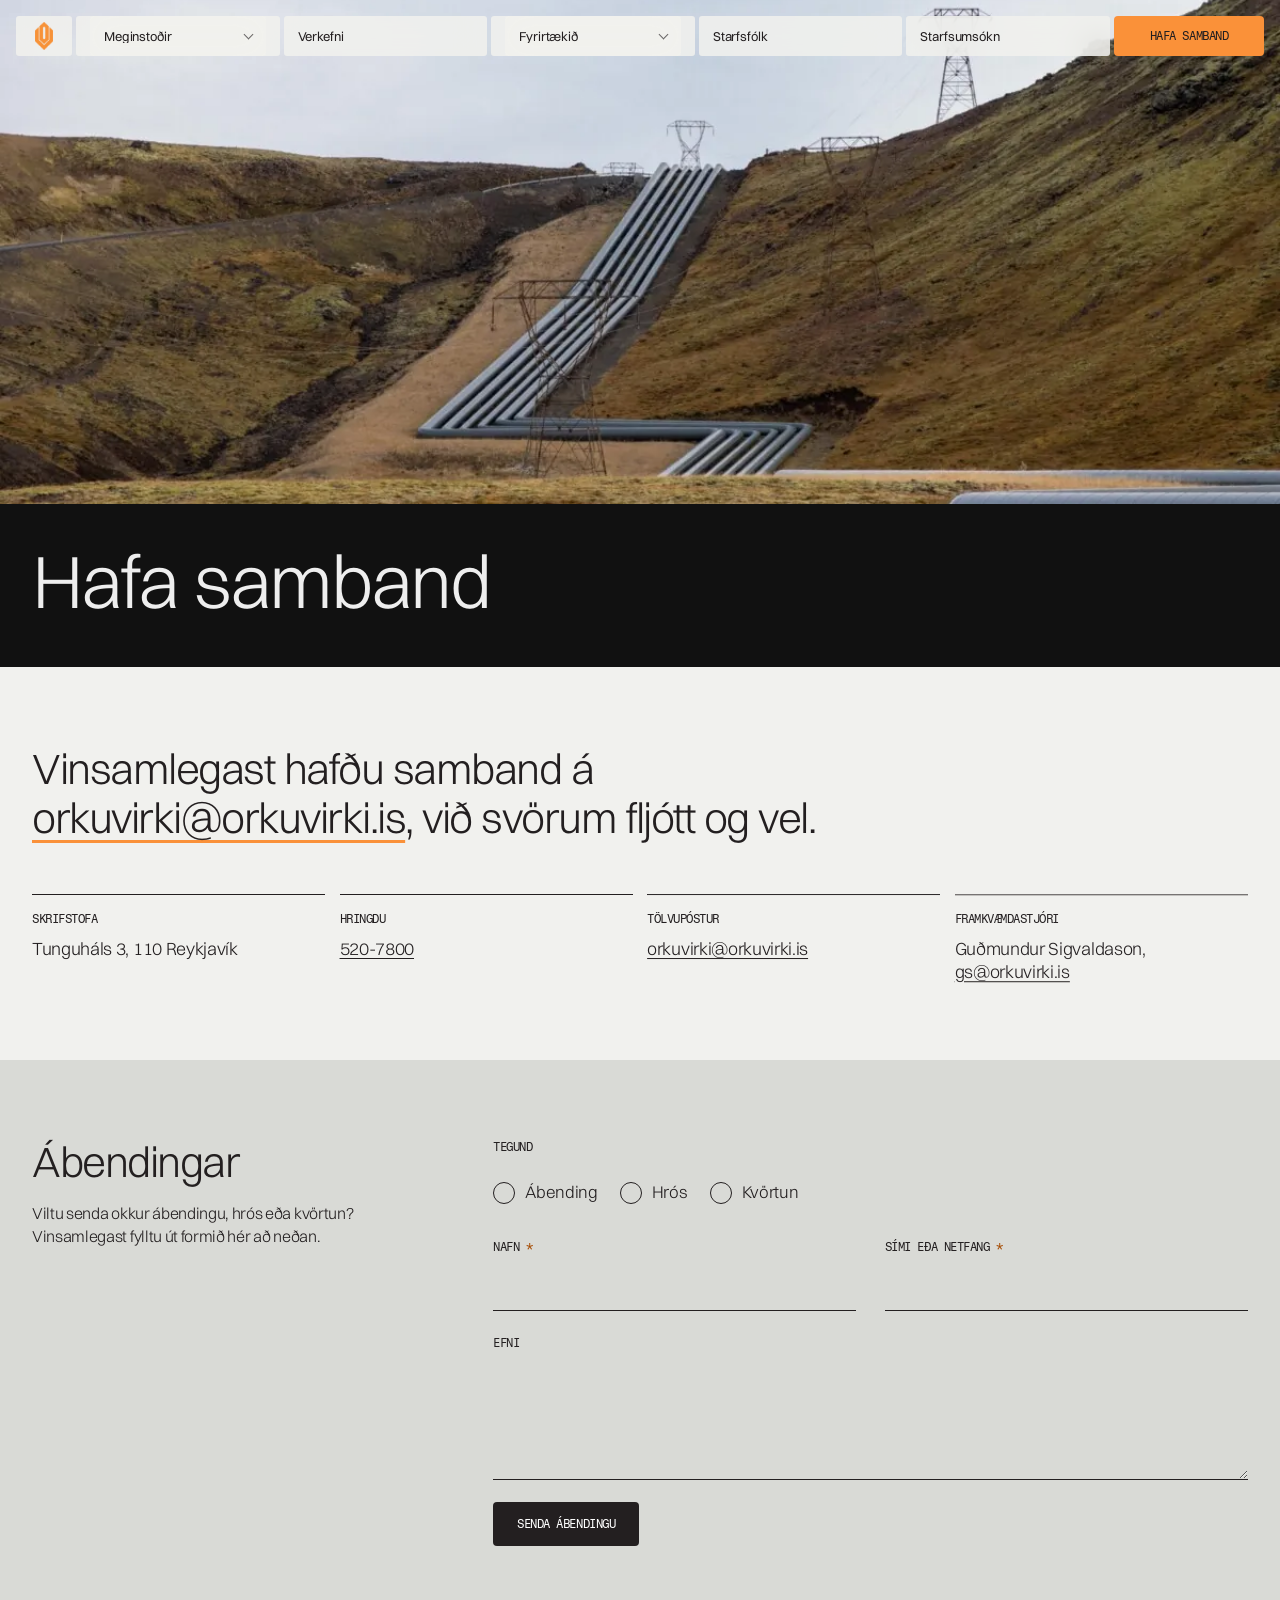
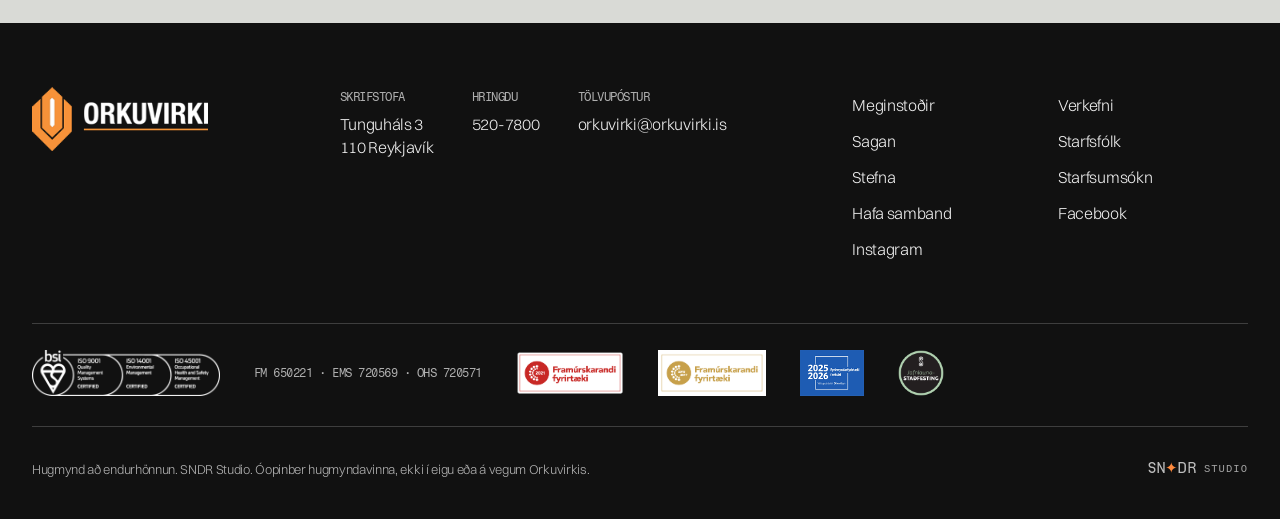
==== commit c1b5ab3b: "Deploy fc46c11 (noindex preview)" ====
--- a/hafa-samband/index.html
+++ b/hafa-samband/index.html
@@ -20,8 +20,8 @@
 })();</script>
 <script>(function(d){d.classList.add('js');if(!matchMedia('(prefers-reduced-motion: reduce)').matches){d.classList.add('js-motion','pre');setTimeout(function(){d.classList.remove('pre');if(!window.__ovReady)d.classList.remove('js-motion')},4000)}})(document.documentElement)</script>
 <link rel="preload" href="../assets/fonts/Switzer-Light.woff2" as="font" type="font/woff2" crossorigin>
-<link rel="stylesheet" href="../assets/css/site.css?mwf3nujy">
-<link rel="stylesheet" href="../assets/css/sndr.css?mwf3nujy">
+<link rel="stylesheet" href="../assets/css/site.css?mwf3vee5">
+<link rel="stylesheet" href="../assets/css/sndr.css?mwf3vee5">
 </head>
 <body class="">
 <a class="skip" href="#efni">Beint í efni</a>
@@ -101,6 +101,6 @@
 <script src="../assets/vendor/ScrollTrigger.min.js" defer></script>
 <script src="../assets/vendor/SplitText.min.js" defer></script>
 <script src="../assets/vendor/lenis.min.js" defer></script>
-<script src="../assets/js/site.js?mwf3nujy" defer></script>
+<script src="../assets/js/site.js?mwf3vee5" defer></script>
 </body>
 </html>
--- a/assets/css/site.css
+++ b/assets/css/site.css
@@ -73,8 +73,8 @@
 .seg_btn i{flex:none;width:7px;height:7px;border-right:1.5px solid currentColor;border-bottom:1.5px solid currentColor;transform:translateY(-2px) rotate(45deg);opacity:.65;transition:transform .35s var(--ease-io)}
 .seg_btn[aria-expanded="true"] i{transform:translateY(2px) rotate(225deg)}
 .seg[aria-current="page"] span:before,.seg_btn[data-current] span:before{content:"";display:inline-block;width:6px;height:6px;margin-right:8px;background:var(--orange);vertical-align:1px}
-.seg_panel{position:absolute;left:0;top:calc(100% + 4px);width:100%;min-width:250px;padding:6px;border-radius:3px;background:rgba(241,241,238,.97);display:grid;gap:2px;clip-path:inset(0 0 100% 0);visibility:hidden;transition:clip-path .3s var(--ease-io),visibility 0s .3s}
-.seg_panel.is-open{clip-path:inset(0);visibility:visible;transition:clip-path .45s var(--ease-io)}
+.seg_panel{position:absolute;left:0;top:calc(100% + 4px);width:100%;min-width:250px;padding:6px;border-radius:3px;background:#fff;box-shadow:0 0 0 1px rgba(35,31,32,.1),0 18px 40px -18px rgba(35,31,32,.35);display:grid;gap:2px;clip-path:inset(0 0 100% 0);visibility:hidden;transition:clip-path .3s var(--ease-io),visibility 0s .3s}
+.seg_panel.is-open{clip-path:inset(-1px -40px -60px -40px);visibility:visible;transition:clip-path .45s var(--ease-io)}
 .seg_panel a{display:flex;align-items:center;min-height:40px;padding:6px 8px;border-radius:2px;font:400 14px/1.25 var(--sans);letter-spacing:-.01em;text-decoration:none;opacity:0;transform:translateY(12px);transition:opacity .2s,transform .2s,background-color .2s}
 .seg_panel.is-open a{opacity:1;transform:none;transition:opacity .3s,transform .5s var(--ease-out),background-color .2s}
 .seg_panel.is-open a:nth-child(1){transition-delay:.08s,.08s,0s}.seg_panel.is-open a:nth-child(2){transition-delay:.11s,.11s,0s}.seg_panel.is-open a:nth-child(3){transition-delay:.14s,.14s,0s}
